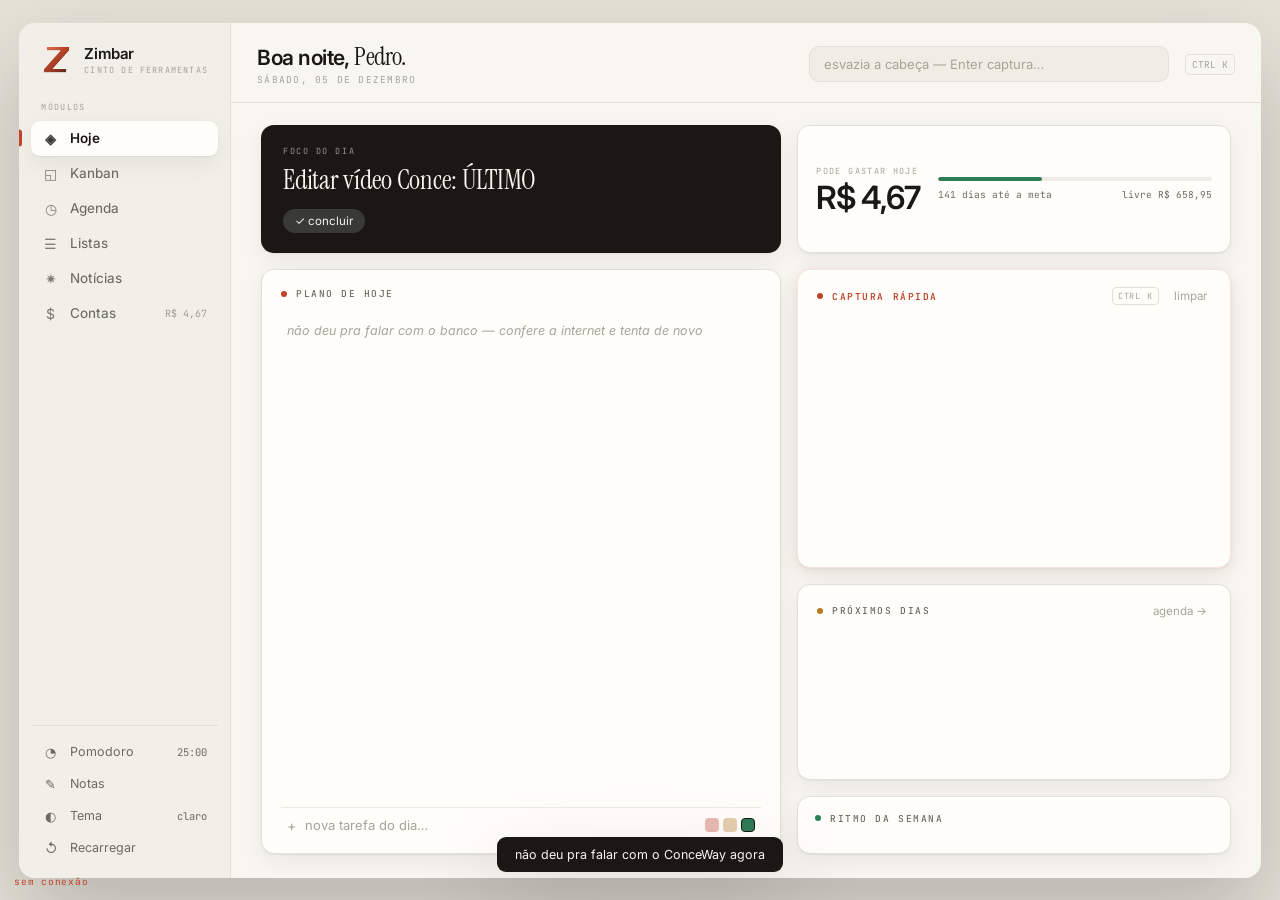
==== ui/index.html @ e4afe282 "ConceWay dentro do kanban pessoal, e ZimNotes com atalho proprio Aba separada saiu: os cards do Conc" ====
<!DOCTYPE html>
<html lang="pt-BR"><head><meta charset="utf-8">
<title>Zimbar</title>
<link rel="icon" href="z.svg" type="image/svg+xml">
<link href="https://fonts.googleapis.com/css2?family=Instrument+Serif:ital@0;1&family=Inter:wght@400;450;500;600;700&family=JetBrains+Mono:wght@400;500&display=swap" rel="stylesheet">
<style>
:root{
  --bg:#e6e2d8; --shell:#f8f6f1; --rail:#f2efe8; --panel:#fffefb; --sunk:#f0ede5;
  --line:#e4e0d5; --line-soft:#eeeae1;
  --ink:#191815; --dim:#6e6a60; --faint:#a8a397;
  --acc:#bf4229; --acc-ink:#fff; --acc-soft:#f7e3dd;
  --ok:#2f7d55; --ok-soft:#dff0e5; --warn:#b8791f; --warn-soft:#faeeda;
  --shadow:0 1px 2px rgba(25,24,21,.05), 0 8px 24px rgba(25,24,21,.06);
  --shadow-lg:0 40px 90px rgba(25,24,21,.22);
}
[data-theme=dark]{
  --bg:#0a0b0e; --shell:#15171c; --rail:#111318; --panel:#1b1e25; --sunk:#171a20;
  --line:#272b34; --line-soft:#21242c;
  --ink:#e9ebf0; --dim:#959bab; --faint:#5e6472;
  --acc:#ff7a5c; --acc-ink:#1a1005; --acc-soft:#2e1f1c;
  --ok:#5fd39b; --ok-soft:#16281f; --warn:#e5b45e; --warn-soft:#2a2116;
  --shadow:0 1px 2px rgba(0,0,0,.3), 0 8px 24px rgba(0,0,0,.3);
  --shadow-lg:0 40px 100px rgba(0,0,0,.6);
}
*{margin:0;padding:0;box-sizing:border-box}
html,body{height:100%}
body{font-family:'Inter',sans-serif;background:var(--bg);color:var(--ink);
  display:flex;align-items:center;justify-content:center;transition:background .3s}
::selection{background:var(--acc);color:var(--acc-ink)}
.app{width:min(1340px,97vw);height:min(860px,95vh);background:var(--shell);border-radius:16px;
  display:flex;overflow:hidden;box-shadow:var(--shadow-lg);transition:background .3s}

/* ══ RAIL ══ */
.rail{width:212px;background:var(--rail);border-right:1px solid var(--line);
  display:flex;flex-direction:column;padding:20px 12px 14px;flex-shrink:0;transition:background .3s,border-color .3s}
.brand{display:flex;align-items:center;gap:11px;padding:0 8px 20px}
.brand .mk{width:34px;height:34px;display:block;flex-shrink:0}
.brand .nm{font-size:15px;font-weight:600;letter-spacing:-.01em}
.brand .nm small{display:block;font-family:'JetBrains Mono',monospace;font-size:8.5px;letter-spacing:.14em;
  color:var(--faint);font-weight:400;margin-top:1px}
.navlab{font-family:'JetBrains Mono',monospace;font-size:8.5px;letter-spacing:.16em;color:var(--faint);
  padding:0 10px 8px;margin-top:4px}
.nv{display:flex;align-items:center;gap:11px;width:100%;padding:9px 11px;border:none;background:transparent;
  border-radius:9px;cursor:pointer;font-family:inherit;font-size:13.5px;font-weight:450;color:var(--dim);
  text-align:left;transition:background .14s,color .14s;position:relative}
.nv .gl{width:17px;text-align:center;font-size:14px;opacity:.85}
.nv .ct{margin-left:auto;font-family:'JetBrains Mono',monospace;font-size:10px;color:var(--faint)}
.nv:hover{background:var(--line-soft);color:var(--ink)}
.nv.on{background:var(--panel);color:var(--ink);font-weight:600;box-shadow:var(--shadow)}
.nv.on:before{content:"";position:absolute;left:-12px;top:50%;transform:translateY(-50%);
  width:3px;height:17px;background:var(--acc);border-radius:0 3px 3px 0}
.nv.on .ct{color:var(--acc)}
.rsp{flex:1}
.tool{display:flex;align-items:center;gap:11px;width:100%;padding:8px 11px;border:none;background:transparent;
  border-radius:9px;cursor:pointer;font-family:inherit;font-size:12.5px;color:var(--dim);text-align:left}
.tool:hover{background:var(--line-soft);color:var(--ink)}
.tool .gl{width:17px;text-align:center;font-size:13px}
.tool .val{margin-left:auto;font-family:'JetBrains Mono',monospace;font-size:10.5px}
.railfoot{border-top:1px solid var(--line);padding-top:10px;margin-top:8px}

/* ══ MAIN ══ */
.main{flex:1;display:flex;flex-direction:column;min-width:0}
.head{display:flex;align-items:center;gap:16px;padding:20px 26px 16px;border-bottom:1px solid var(--line);flex-wrap:nowrap;min-width:0}
.hi{font-size:21px;font-weight:600;letter-spacing:-.025em;line-height:1.15;white-space:nowrap;flex-shrink:0}
.hi em{font-style:normal;font-family:'Instrument Serif',serif;font-size:25px;font-weight:400}
.hi small{display:block;font-family:'JetBrains Mono',monospace;font-size:9.5px;letter-spacing:.13em;
  color:var(--faint);font-weight:400;margin-top:4px}
.hsp{flex:1}
.cap{flex:1;min-width:90px;max-width:360px;background:var(--sunk);border:1px solid var(--line);border-radius:10px;
  padding:9px 14px;font-size:13px;font-family:inherit;color:var(--ink);outline:none;transition:border-color .15s,background .3s}
.cap::placeholder{color:var(--faint)}
.cap:focus{border-color:var(--acc);background:var(--panel)}
.kbd{flex-shrink:0;font-family:'JetBrains Mono',monospace;font-size:9.5px;color:var(--faint);border:1px solid var(--line);
  padding:3px 6px;border-radius:5px}

.stage{flex:1;overflow:auto;padding:22px 30px 24px;min-height:0}
.stage::-webkit-scrollbar{width:8px}
.stage::-webkit-scrollbar-thumb{background:var(--line);border-radius:4px}
.view{display:none;height:100%;animation:in .26s cubic-bezier(.2,.7,.3,1)}
.view.on{display:block}
#v-noticias>.card{height:100%}
@keyframes in{from{opacity:0;transform:translateY(7px)}to{opacity:1;transform:none}}

/* ══ CARDS ══ */
.card{background:var(--panel);border:1px solid var(--line);border-radius:13px;padding:17px 19px;
  box-shadow:var(--shadow);display:flex;flex-direction:column;min-height:0;overflow:hidden;
  transition:background .3s,border-color .3s}
.card.flush{padding:0;overflow:hidden}
.ttl{display:flex;align-items:center;gap:9px;margin-bottom:13px;flex-shrink:0}
.ttl h2{font-family:'JetBrains Mono',monospace;font-size:9.5px;letter-spacing:.16em;color:var(--dim);font-weight:500}
.ttl .dot{width:6px;height:6px;border-radius:50%;background:var(--acc)}
.ttl .sp{flex:1}
.ttl .act{font-size:11.5px;color:var(--faint);background:none;border:none;cursor:pointer;font-family:inherit;padding:2px 4px;border-radius:5px}
.ttl .act:hover{color:var(--acc)}
.scrollbox{overflow:auto;flex:1;min-height:0;margin:0 -4px;padding:0 4px}
.scrollbox::-webkit-scrollbar{width:6px}
.scrollbox::-webkit-scrollbar-thumb{background:var(--line);border-radius:3px}

/* HOJE */
/* As linhas têm piso em px: sobrando altura, o 1fr estica e preenche a tela;
   faltando altura, cada linha para no piso e a página rola em vez de esmagar. */
/* Ordem de importância, da esquerda pra direita: o plano do dia, a captura
   (que é onde a cabeça se esvazia), e por último a coluna calma — o que
   só precisa de um olhar de passagem. */
.grid-hoje{display:grid;height:100%;gap:16px;
  grid-template-columns:minmax(0,1.35fr) minmax(0,1.1fr) minmax(0,.9fr);
  grid-template-rows:auto minmax(330px,1fr);
  grid-template-areas:"foco  grana grana"
                      "plano cap   lado"}
.grid-hoje>.focus{grid-area:foco}
.grid-hoje>.money{grid-area:grana}
.grid-hoje>.card{grid-area:plano}
.grid-hoje>.stack{grid-area:lado}
.grid-hoje>.stack.um{grid-area:cap}
/* na coluna calma o de cima manda; o ritmo fica com a sobra, encolhido */
.stack{display:grid;gap:16px;min-height:0;grid-template-rows:minmax(120px,1fr) auto}
.stack.um{grid-template-rows:minmax(0,1fr)}

/* ══ PESO DOS CARTÕES ══
   destaque = o que você usa; discreto = o que você só confere. */
.card.destaque{border-color:var(--acc-soft);box-shadow:0 2px 14px rgba(203,79,47,.09),var(--shadow)}
.card.destaque .ttl h2{color:var(--acc);font-weight:600}
.card.destaque .ttl .dot{background:var(--acc)}
.atalho{font-family:'JetBrains Mono',monospace;font-size:8.5px;letter-spacing:.1em;color:var(--faint);
  border:1px solid var(--line);padding:2px 5px;border-radius:4px;margin-right:2px}
/* RITMO — cartão igual aos outros; o que mudou foi o conteúdo, que ficou
   enxuto: uma linha por hábito, sete quadradinhos, e acabou. Sem a régua
   de letras dos dias em cima (o de hoje é o que está circulado) e sem o
   bloco de números embaixo — a conta virou uma linha no cabeçalho. */
/* Este cartão tem altura de conteúdo: ele cresce com o número de hábitos
   em vez de cortar o último. Sem overflow:hidden aqui de propósito — era
   ele que fazia a grade achar que o cartão podia encolher até zero. */
.card.simples{padding:15px 17px;overflow:visible;min-height:min-content}
.card.simples .ttl{margin-bottom:11px}
.simples .hmbox{flex:none;overflow:visible;min-height:auto}

.hmbox{flex:1;min-height:0}
.hm{display:grid;grid-template-columns:auto repeat(7,1fr);gap:5px;align-items:center;margin-top:2px}
.hm .cell{max-height:30px}
.simples .hm{grid-template-columns:minmax(0,1fr) repeat(7,15px);gap:7px 5px}
.simples .hm .hd{display:none}
.simples .hm .hn{font-size:12px;color:var(--ink);padding-right:10px}
.simples .hm .cell{aspect-ratio:auto;height:15px;max-height:15px;border-radius:4px}
.hm .hn{font-size:11.5px;color:var(--dim);padding-right:6px;white-space:nowrap;overflow:hidden;text-overflow:ellipsis}
.hm .hd{font-family:'JetBrains Mono',monospace;font-size:8px;color:var(--faint);text-align:center}
.hm .cell{aspect-ratio:1;border-radius:5px;background:var(--sunk);border:1px solid var(--line-soft);cursor:pointer;transition:.13s}
.hm .cell:hover{border-color:var(--faint)}
.hm .cell.f{background:var(--ok);border-color:transparent}
.hm .cell.hj{outline:1.5px solid var(--acc);outline-offset:1px}
/* o resumo do ritmo virou uma linha só, no cabeçalho do próprio cartão */
.streak{font-size:10.5px;color:var(--faint);white-space:nowrap;flex-shrink:0}
.streak b{font-weight:600;color:var(--dim)}
.divlab{font-family:'JetBrains Mono',monospace;font-size:8.5px;letter-spacing:.14em;color:var(--faint);
  padding:11px 6px 5px;margin-top:5px;border-top:1px solid var(--line-soft)}
.mini{display:flex;align-items:center;gap:9px;padding:7px 6px;font-size:12.5px;border-radius:7px;cursor:pointer}
.mini:hover{background:var(--sunk)}
.mini i{width:5px;height:5px;border-radius:50%;background:var(--faint);flex-shrink:0}
.mini .mt{flex:1;min-width:0;overflow:hidden;text-overflow:ellipsis;white-space:nowrap}
.mini .mq{font-family:'JetBrains Mono',monospace;font-size:9px;color:var(--faint)}
.focus{grid-column:1/2;background:var(--ink);color:var(--shell);border:none;border-radius:13px;padding:20px 22px;
  display:flex;flex-direction:column;justify-content:center;box-shadow:var(--shadow);
  overflow:hidden;min-height:118px}
[data-theme=dark] .focus{background:var(--panel);border:1px solid var(--acc);color:var(--ink)}
[data-theme=dark] .focus .fl{color:var(--acc);opacity:1}
.focus .fl{font-family:'JetBrains Mono',monospace;font-size:8.5px;letter-spacing:.18em;opacity:.55;margin-bottom:8px}
.focus .ft{font-family:'Instrument Serif',serif;font-size:27px;line-height:1.12;letter-spacing:-.01em}
.focus .fb{display:flex;gap:8px;margin-top:14px}
.focus button{background:rgba(255,255,255,.14);border:none;color:inherit;font-family:inherit;font-size:11.5px;
  padding:5px 12px;border-radius:100px;cursor:pointer}
.focus button:hover{background:rgba(255,255,255,.25)}
[data-theme=dark] .focus button{background:var(--acc-soft)}
.money{grid-column:2/4;background:var(--panel);border:1px solid var(--line);border-radius:13px;padding:18px 22px;
  display:flex;align-items:center;gap:26px;box-shadow:var(--shadow);overflow:hidden;min-height:96px}
.money .mv{font-size:40px;font-weight:600;letter-spacing:-.035em;line-height:1}
.money .ml{font-family:'JetBrains Mono',monospace;font-size:8.5px;letter-spacing:.16em;color:var(--faint);margin-bottom:5px}
.money .mm{flex:1;min-width:0}
.money .bar{height:4px;background:var(--sunk);border-radius:3px;overflow:hidden;margin-bottom:7px}
.money .bar i{display:block;height:100%;background:var(--ok);border-radius:3px}
.money .mr{display:flex;justify-content:space-between;gap:12px;flex-wrap:wrap;
  font-family:'JetBrains Mono',monospace;font-size:9.5px;color:var(--dim)}

/* listas de tarefas */
.tk{display:flex;align-items:flex-start;gap:11px;padding:9px 6px;border-radius:8px;cursor:pointer;font-size:13.5px;line-height:1.35}
.tk:hover{background:var(--sunk)}
.tk .bx{width:15px;height:15px;border-radius:5px;border:1.5px solid var(--faint);flex-shrink:0;margin-top:1px;
  display:flex;align-items:center;justify-content:center;font-size:9px;color:transparent;transition:.15s}
.tk.done .bx{background:var(--ok);border-color:var(--ok);color:#fff}
.tk.done .tx{color:var(--faint);text-decoration:line-through}
.tk .tx{flex:1;min-width:0}
.tk .tg{font-family:'JetBrains Mono',monospace;font-size:9px;letter-spacing:.06em;padding:2px 7px;border-radius:100px;
  background:var(--sunk);color:var(--dim);flex-shrink:0}
.tk .tg.h{background:var(--acc-soft);color:var(--acc)}
.tk .tg.m{background:var(--warn-soft);color:var(--warn)}
.tk .tg.l{background:var(--ok-soft);color:var(--ok)}
.tk .del{opacity:0;background:none;border:none;color:var(--faint);cursor:pointer;font-size:12px;padding:0 3px;font-family:inherit}
.tk:hover .del{opacity:1}
.tk .del:hover{color:var(--acc)}
/* PADRÃO: a linha de "adicionar" mora sempre no rodapé do card, alinhada
   com as dos cards vizinhos — nunca colada logo após o conteúdo */
.addline{display:flex;align-items:center;gap:9px;padding:9px 6px 2px;margin-top:auto;
  border-top:1px solid var(--line-soft);flex-shrink:0}
.addline input{flex:1;border:none;background:transparent;font-family:inherit;font-size:13px;color:var(--ink);outline:none}
.addline input::placeholder{color:var(--faint)}
.addline .plus{color:var(--faint);font-size:14px}
.chips{display:flex;flex-wrap:wrap;gap:7px;margin-top:12px;flex-shrink:0}
.chip{border:1px solid var(--line);background:transparent;border-radius:100px;padding:5px 12px;font-size:12px;
  cursor:pointer;font-family:inherit;color:var(--dim);transition:.14s}
.chip:hover{border-color:var(--faint)}
.chip.on{background:var(--ok-soft);border-color:transparent;color:var(--ok);font-weight:500}
.empty{color:var(--faint);font-size:12.5px;padding:10px 6px;font-style:italic}
/* seções por nível no plano de hoje */
.nivel{display:flex;align-items:center;gap:8px;padding:12px 6px 5px;margin-top:2px}
.nivel:first-child{margin-top:0;padding-top:2px}
.blnv{border-radius:10px;padding-bottom:2px}
.blnv:first-child .nivel{margin-top:0;padding-top:2px}
.nivel i{width:8px;height:8px;border-radius:3px;flex-shrink:0}
.nivel h4{font-family:'JetBrains Mono',monospace;font-size:9px;letter-spacing:.16em;color:var(--dim);font-weight:500}
.nivel .qt{margin-left:auto;font-family:'JetBrains Mono',monospace;font-size:9px;color:var(--faint)}
.nivel .risco{flex:1;height:1px;background:var(--line-soft);margin-left:4px}
.tk.foco .tx{font-weight:600}
.tk .pin{opacity:0;background:none;border:none;color:var(--faint);cursor:pointer;font-size:11px;padding:0 2px;font-family:inherit}
.tk:hover .pin{opacity:.75}
.tk .pin:hover{color:var(--acc);opacity:1}
.tk .pin.on{opacity:1;color:var(--acc)}
/* seletor de nível na linha de adicionar */
.nivsel{display:flex;gap:4px;flex-shrink:0}
.nivsel b{width:14px;height:14px;border-radius:4px;cursor:pointer;border:1.5px solid transparent;opacity:.35;transition:.13s}
.nivsel b:hover{opacity:.7}
.nivsel b.on{opacity:1;border-color:var(--ink)}
/* envios da captura */
.cap-item{padding:10px 9px;border-radius:8px;border-bottom:1px solid var(--line-soft)}
.cap-item:last-child{border-bottom:none}
.cap-item:hover{background:var(--sunk)}
.cap-item .ctx{font-size:14px;line-height:1.4}
.envios{display:flex;flex-wrap:wrap;gap:5px;margin-top:8px;opacity:0;max-height:0;overflow:hidden;transition:opacity .15s,max-height .15s}
.cap-item:hover .envios{opacity:1;max-height:60px}
.envios button{border:1px solid var(--line);background:var(--panel);border-radius:6px;padding:3px 8px;
  font-size:10.5px;font-family:inherit;color:var(--dim);cursor:pointer;display:flex;align-items:center;gap:4px}
.envios button:hover{border-color:var(--acc);color:var(--acc)}
.envios button.x{margin-left:auto;border-color:transparent}
/* menu de destino (quando precisa escolher qual lista/coluna) */
.menu{position:fixed;background:var(--panel);border:1px solid var(--line);border-radius:10px;
  box-shadow:0 20px 50px rgba(25,24,21,.28);padding:6px;z-index:90;min-width:170px}
[data-theme=dark] .menu{box-shadow:0 20px 50px rgba(0,0,0,.6)}
.menu .mtit{font-family:'JetBrains Mono',monospace;font-size:8.5px;letter-spacing:.14em;color:var(--faint);padding:6px 9px 5px}
.menu button{display:flex;align-items:center;gap:9px;width:100%;border:none;background:transparent;border-radius:7px;
  padding:7px 9px;font-family:inherit;font-size:13px;color:var(--ink);cursor:pointer;text-align:left}
.menu button:hover{background:var(--sunk)}
.menu button i{width:7px;height:7px;border-radius:50%;flex-shrink:0}

/* agenda embutida */
.ag{display:flex;gap:11px;padding:8px 6px;border-bottom:1px solid var(--line-soft);font-size:13px;align-items:baseline}
.ag:last-child{border-bottom:none}
.ag .d{font-family:'JetBrains Mono',monospace;font-size:9.5px;color:var(--acc);min-width:40px;letter-spacing:.05em}
/* marca do que veio do ConceWay, pra prazo do trabalho não se disfarçar de pessoal */
.ag .tb{margin-left:auto;flex-shrink:0;font-family:'JetBrains Mono',monospace;font-size:8px;
  letter-spacing:.1em;text-transform:uppercase;color:var(--dim);
  background:var(--sunk);border:1px solid var(--line);border-radius:100px;padding:2px 7px}

/* KANBAN */
.grid-kb{display:grid;grid-template-columns:repeat(3,1fr);gap:16px;height:100%}
.kcard{background:var(--panel);border:1px solid var(--line);border-radius:9px;padding:12px 13px;font-size:13px;
  margin-bottom:8px;cursor:grab;box-shadow:var(--shadow);line-height:1.35;transition:border-color .14s,box-shadow .14s,opacity .14s}
.kcard:hover{border-color:var(--acc)}
.kcard small{display:block;font-family:'JetBrains Mono',monospace;font-size:9px;color:var(--faint);margin-top:4px}
.kcol{background:var(--rail);border:1px solid var(--line);box-shadow:none;position:relative;overflow:hidden}
.kcol:before{content:"";position:absolute;left:0;right:0;top:0;height:3px;background:var(--cor-col)}
.kcol[data-col="0"]{--cor-col:var(--acc)}
.kcol[data-col="1"]{--cor-col:var(--warn)}
.kcol[data-col="2"]{--cor-col:var(--ok)}
.kcol .ttl h2{color:var(--ink);font-weight:600}
.kcol .cnt{font-family:'JetBrains Mono',monospace;font-size:10px;color:var(--dim);
  background:var(--panel);border:1px solid var(--line);border-radius:20px;padding:2px 8px}
.kcol .ttl{padding:15px 15px 0;margin-bottom:11px}
.kcol .scrollbox{padding:0 15px}
.kcol .addline{margin:0 15px 12px}
.cnt{font-family:'JetBrains Mono',monospace;font-size:9.5px;color:var(--faint);background:var(--panel);
  border:1px solid var(--line);padding:1px 7px;border-radius:100px}

/* AGENDA */
.grid-ag{display:grid;grid-template-columns:minmax(0,1fr) 300px;gap:16px;height:100%}
.cal{display:grid;grid-template-columns:repeat(7,1fr);gap:5px;flex:1;min-height:0}
.cwd{font-family:'JetBrains Mono',monospace;font-size:8.5px;color:var(--faint);text-align:center;padding-bottom:4px;letter-spacing:.1em}
.cd{border:1px solid var(--line);border-radius:8px;padding:6px 7px;font-size:10px;cursor:pointer;
  display:flex;flex-direction:column;gap:2px;min-height:0;overflow:hidden;background:var(--panel);transition:.14s}
.cd:hover{border-color:var(--acc)}
.cd.out{background:transparent;border-color:transparent;cursor:default}
.cd b{font-size:11.5px;font-weight:600}
.cd.hoje{background:var(--ink);color:var(--shell);border-color:var(--ink)}
[data-theme=dark] .cd.hoje{background:var(--acc);color:var(--acc-ink);border-color:var(--acc)}
.cd .ev{background:var(--acc-soft);color:var(--acc);font-size:8.5px;border-radius:4px;padding:1.5px 5px;
  white-space:nowrap;overflow:hidden;text-overflow:ellipsis}
/* o que veio do ConceWay usa outra tinta: no meio do mês você precisa
   distinguir compromisso seu de prazo da equipe sem ler o nome */
.cd .ev.tb{background:rgba(59,123,212,.14);color:#3b7bd4}
[data-theme=dark] .cd .ev.tb{background:rgba(122,170,255,.16);color:#7aaaff}
.kcard.trab{border-left:3px solid #3b7bd4}
.kcard.trab.atrasada{border-color:var(--acc);border-left-color:var(--acc)}
.selo-tb{display:inline-block;font-family:'JetBrains Mono',monospace;font-size:7.5px;
  letter-spacing:.11em;text-transform:uppercase;color:#3b7bd4;
  background:rgba(59,123,212,.12);border-radius:100px;padding:2px 6px;margin-right:6px;
  vertical-align:1px}
[data-theme=dark] .selo-tb{color:#7aaaff;background:rgba(122,170,255,.16)}
.tk.trab .selo-tb{margin-left:auto;margin-right:0}
.cd.hoje .ev{background:rgba(255,255,255,.2);color:inherit}
.seg{display:flex;gap:3px;background:var(--sunk);padding:3px;border-radius:8px}
.seg button{flex:1;border:none;background:transparent;font-family:inherit;font-size:11.5px;padding:5px 12px;
  border-radius:6px;cursor:pointer;color:var(--dim)}
.seg button.on{background:var(--panel);color:var(--ink);font-weight:500;box-shadow:var(--shadow)}

/* LISTAS — cards da mesma altura, "+ novo item" alinhado na base de todos */
.masonry{display:grid;grid-template-columns:repeat(auto-fill,minmax(232px,1fr));gap:14px;
  height:100%;grid-auto-rows:minmax(170px,1fr);align-content:stretch}
.fold{background:var(--panel);border:1px solid var(--line);border-radius:12px;padding:14px 16px;
  box-shadow:var(--shadow);display:flex;flex-direction:column;min-height:170px}
.fold .corpo{flex:1;min-height:0;overflow:auto}
.fold .corpo::-webkit-scrollbar{width:5px}
.fold .corpo::-webkit-scrollbar-thumb{background:var(--line);border-radius:3px}
.fold h3{font-size:13px;font-weight:600;margin-bottom:9px;display:flex;align-items:center;gap:8px;flex-shrink:0}
.fold h3 i{width:7px;height:7px;border-radius:50%;flex-shrink:0}
.lk{display:flex;align-items:center;gap:9px;padding:6px 0;font-size:13px;cursor:pointer;color:var(--dim);transition:color .13s}
.lk:hover{color:var(--acc)}
.lk i{width:6px;height:6px;border-radius:50%;background:var(--faint);flex-shrink:0}
.lk:hover i{background:var(--acc)}
.lk .del{margin-left:auto;opacity:0;background:none;border:none;color:var(--faint);cursor:pointer;font-size:11px;font-family:inherit}
.lk:hover .del{opacity:1}

/* CONTAS */
.grid-ct{display:grid;grid-template-columns:minmax(0,340px) minmax(0,1fr);gap:16px;height:100%}
.hero-money{background:var(--ink);color:var(--shell);border-radius:13px;padding:26px 24px;display:flex;
  flex-direction:column;justify-content:space-between;box-shadow:var(--shadow)}
.hero-money .topo{flex:1;display:flex;flex-direction:column;justify-content:center}
.hero-money .marca{font-family:'Instrument Serif',serif;font-size:19px;opacity:.5;margin-bottom:auto}
[data-theme=dark] .hero-money{background:var(--panel);border:1px solid var(--line);color:var(--ink)}
.hero-money .hv{font-size:56px;font-weight:600;letter-spacing:-.04em;line-height:1;margin:6px 0 4px}
[data-theme=dark] .hero-money .hv{color:var(--ok)}
.hero-money .hl{font-family:'JetBrains Mono',monospace;font-size:9px;letter-spacing:.18em;opacity:.6}
.hero-money .hs{font-size:12.5px;opacity:.7;margin-top:8px}
.hero-money .fields{margin-top:22px;padding-top:18px;border-top:1px solid rgba(255,255,255,.15)}
[data-theme=dark] .hero-money .fields{border-color:var(--line)}
.fld{display:flex;align-items:center;gap:10px;margin-bottom:9px}
.fld label{font-family:'JetBrains Mono',monospace;font-size:9px;letter-spacing:.1em;opacity:.6;width:62px}
.fld input{flex:1;background:rgba(255,255,255,.1);border:1px solid rgba(255,255,255,.16);border-radius:7px;
  padding:6px 10px;font-family:'JetBrains Mono',monospace;font-size:12.5px;color:inherit;outline:none;text-align:right}
[data-theme=dark] .fld input{background:var(--sunk);border-color:var(--line)}
.fld input:focus{border-color:var(--acc)}
.btn{background:var(--acc);color:var(--acc-ink);border:none;border-radius:8px;padding:8px 14px;font-family:inherit;
  font-size:12.5px;font-weight:500;cursor:pointer;width:100%;margin-top:4px}
.btn:hover{filter:brightness(1.08)}
.mrow{padding:11px 0;border-bottom:1px solid var(--line-soft)}
.mrow:last-child{border-bottom:none}
.mh{display:flex;justify-content:space-between;font-size:13.5px;font-weight:500;margin-bottom:7px}
.mh .mn{color:var(--dim);font-weight:500;font-family:'JetBrains Mono',monospace;font-size:12px;letter-spacing:.04em}
.mbar{height:5px;background:var(--sunk);border-radius:3px;overflow:hidden}
.mbar i{display:block;height:100%;background:var(--acc);opacity:.75;border-radius:3px}
.mit{display:flex;justify-content:space-between;font-size:11.5px;color:var(--faint);padding:3px 0 0}

/* ══ NOTAS: janelas soltas (biblioteca + autoadesivas) ══ */
.jan{position:fixed;border-radius:12px;box-shadow:0 24px 70px rgba(25,24,21,.32),0 2px 8px rgba(25,24,21,.14);
  display:flex;flex-direction:column;overflow:hidden;z-index:60;min-width:210px;min-height:170px}
[data-theme=dark] .jan{box-shadow:0 24px 70px rgba(0,0,0,.6),0 2px 8px rgba(0,0,0,.4)}
.jan .barra{height:32px;display:flex;align-items:center;gap:7px;padding:0 8px 0 11px;cursor:grab;flex-shrink:0}
.jan .barra:active{cursor:grabbing}
.jan .barra .tt{flex:1;font-size:11.5px;font-weight:600;white-space:nowrap;overflow:hidden;text-overflow:ellipsis;opacity:.75}
.jan .barra button{width:20px;height:20px;border:none;background:transparent;border-radius:5px;cursor:pointer;
  font-size:11px;line-height:1;opacity:.5;font-family:inherit;color:inherit}
.jan .barra button:hover{opacity:1;background:rgba(0,0,0,.09)}
.jan .redim{position:absolute;right:0;bottom:0;width:16px;height:16px;cursor:nwse-resize}
.jan .redim:after{content:"";position:absolute;right:4px;bottom:4px;width:7px;height:7px;
  border-right:2px solid currentColor;border-bottom:2px solid currentColor;opacity:.3}
/* biblioteca */
.bib{background:var(--panel);border:1px solid var(--line);width:310px;height:420px}
.bib .barra{background:var(--sunk);border-bottom:1px solid var(--line);color:var(--ink)}
.bib .lista{flex:1;overflow:auto;padding:9px 11px}
.bib .lista::-webkit-scrollbar{width:6px}
.bib .lista::-webkit-scrollbar-thumb{background:var(--line);border-radius:3px}
.nt{display:flex;gap:10px;padding:9px 10px;border-radius:8px;cursor:pointer;margin-bottom:6px;
  border:1px solid var(--line);background:var(--panel);transition:.14s}
.nt:hover{border-color:var(--acc)}
.nt .fita{width:4px;border-radius:3px;flex-shrink:0}
.nt .ni{flex:1;min-width:0}
.nt .nt1{font-size:13px;font-weight:500;white-space:nowrap;overflow:hidden;text-overflow:ellipsis}
.nt .nt2{font-size:11px;color:var(--faint);white-space:nowrap;overflow:hidden;text-overflow:ellipsis;margin-top:2px}
/* autoadesiva */
.sticky{width:250px;height:250px;color:#191815;border:none}
.sticky .barra{background:rgba(0,0,0,.07)}
.sticky .corpo{flex:1;border:none;background:transparent;font-family:inherit;font-size:13.5px;line-height:1.6;
  color:inherit;outline:none;resize:none;padding:9px 13px 13px;min-height:0}
.sticky .corpo::placeholder{color:rgba(25,24,21,.32)}
.sticky .cores{display:flex;gap:4px;padding:0 11px 9px}
.sticky .cores b{width:13px;height:13px;border-radius:4px;cursor:pointer;border:1.5px solid transparent}
.sticky .cores b.on{border-color:rgba(0,0,0,.45)}

/* NOTÍCIAS */
/* ══ NOTÍCIAS: seções em cima, grade de manchetes com imagem ══ */
.secs{display:flex;gap:7px;flex-wrap:wrap;padding:13px 18px 13px;border-bottom:1px solid var(--line-soft);flex-shrink:0}
.sec{display:inline-flex;align-items:center;gap:7px;padding:6px 12px;border-radius:999px;cursor:pointer;
  font-size:12px;color:var(--dim);border:1px solid var(--line);background:var(--panel);transition:.14s;position:relative}
.sec:hover{border-color:var(--acc);color:var(--ink)}
.sec.on{background:var(--acc);border-color:var(--acc);color:var(--acc-ink);font-weight:500}
.sec i{width:5px;height:5px;border-radius:50%;background:currentColor;opacity:.55;flex-shrink:0}
.sec.on i{opacity:1}
.sec .del{opacity:0;background:none;border:none;color:inherit;cursor:pointer;font-size:10px;
  font-family:inherit;padding:0;margin:-2px -4px -2px 1px;width:0;transition:.14s}
.sec:hover .del{opacity:.7;width:11px}
.sec .del:hover{opacity:1}
.nwq{font-family:'JetBrains Mono',monospace;font-size:10px;color:var(--faint);letter-spacing:.04em;margin-right:10px}
.grid-nw{display:grid;grid-template-columns:repeat(auto-fill,minmax(198px,1fr));gap:14px;padding:16px 0 6px}
.nwc{border:1px solid var(--line);border-radius:12px;overflow:hidden;background:var(--panel);
  cursor:pointer;display:flex;flex-direction:column;transition:border-color .14s,transform .14s,box-shadow .14s}
.nwc:hover{border-color:var(--acc);transform:translateY(-2px);box-shadow:0 8px 22px rgba(0,0,0,.09)}
[data-theme=dark] .nwc:hover{box-shadow:0 8px 22px rgba(0,0,0,.45)}
.nwc .im{position:relative;aspect-ratio:16/9;background:var(--sunk);flex-shrink:0}
.nwc .im img{width:100%;height:100%;object-fit:cover;display:block}
.nwc .im b{position:absolute;left:8px;bottom:8px;font-family:'JetBrains Mono',monospace;font-size:8.5px;
  letter-spacing:.06em;text-transform:uppercase;background:rgba(12,12,14,.78);color:#fff;
  padding:3px 7px;border-radius:5px;font-weight:500;backdrop-filter:blur(3px)}
.nwc .bd{padding:11px 12px 12px;display:flex;flex-direction:column;gap:7px;flex:1}
.nwc .tt{font-size:12.5px;font-weight:500;line-height:1.38;transition:color .13s}
.nwc:hover .tt{color:var(--acc)}
.nwc .mt{font-family:'JetBrains Mono',monospace;font-size:9.5px;color:var(--faint);
  letter-spacing:.03em;margin-top:auto;display:flex;align-items:center;gap:6px}
.nwc .mt s{width:3px;height:3px;border-radius:50%;background:currentColor;opacity:.6}

/* ══ ARRASTAR — padrão do sistema ══ */
.arr{cursor:grab}
.arr:active{cursor:grabbing}
.arr.fonte{opacity:.28}
.fantasma{position:fixed;left:0;top:0;margin:0;pointer-events:none;z-index:9999;opacity:.95;
  box-shadow:0 18px 44px rgba(25,24,21,.32);border-radius:9px;overflow:hidden;
  transition:none !important;animation:none !important;will-change:transform}
[data-theme=dark] .fantasma{box-shadow:0 18px 44px rgba(0,0,0,.65)}
.marcador{position:fixed;height:2.5px;background:var(--acc);border-radius:2px;pointer-events:none;z-index:9998;
  box-shadow:0 0 0 3px var(--acc-soft)}
.marcador:before{content:"";position:absolute;left:-4px;top:-3px;width:8px;height:8px;border-radius:50%;background:var(--acc)}
.zona-ativa{outline:2px dashed var(--acc);outline-offset:-1px;border-radius:12px;
  background:color-mix(in srgb,var(--acc) 5%,transparent)}
.alvo-rail{outline:2px dashed var(--acc);outline-offset:-1px;background:var(--acc-soft) !important;
  color:var(--acc) !important}
.alvo-rail:after{content:"soltar aqui";position:absolute;right:10px;font-size:9px;
  font-family:'JetBrains Mono',monospace;letter-spacing:.04em;opacity:.75}
.alvo-rail .ct,.alvo-rail .val{visibility:hidden}
.nv,.tool{position:relative}
body.arrastando{user-select:none}
body.arrastando *{cursor:grabbing !important}

/* ══ EDITOR DE ITEM ══ */
.veu{position:fixed;inset:0;background:rgba(25,24,21,.34);z-index:200;display:flex;align-items:center;justify-content:center;
  animation:vf .16s ease-out}
[data-theme=dark] .veu{background:rgba(0,0,0,.6)}
@keyframes vf{from{opacity:0}to{opacity:1}}
.dlg{background:var(--panel);border:1px solid var(--line);border-radius:14px;width:420px;max-width:92vw;
  box-shadow:0 40px 100px rgba(25,24,21,.4);overflow:hidden;animation:df .2s cubic-bezier(.2,.7,.3,1)}
@keyframes df{from{opacity:0;transform:translateY(10px) scale(.98)}to{opacity:1;transform:none}}
.dlg .dh{display:flex;align-items:center;gap:9px;padding:15px 18px 0}
.dlg .dh h3{font-family:'JetBrains Mono',monospace;font-size:9.5px;letter-spacing:.16em;color:var(--dim);font-weight:500}
.dlg .dh .sp{flex:1}
.dlg .dh button{border:none;background:transparent;color:var(--faint);cursor:pointer;font-size:13px;font-family:inherit;
  width:24px;height:24px;border-radius:6px}
.dlg .dh button:hover{background:var(--sunk);color:var(--ink)}
.dlg .db{padding:12px 18px 16px}
.campo{margin-bottom:13px}
.campo label{display:block;font-family:'JetBrains Mono',monospace;font-size:8.5px;letter-spacing:.14em;
  color:var(--faint);margin-bottom:5px}
.campo input,.campo textarea{width:100%;background:var(--sunk);border:1px solid var(--line);border-radius:9px;
  padding:9px 12px;font-family:inherit;font-size:14px;color:var(--ink);outline:none}
.campo textarea{resize:vertical;min-height:74px;line-height:1.55;font-size:13.5px}
.campo input:focus,.campo textarea:focus{border-color:var(--acc);background:var(--panel)}
.opcs{display:flex;gap:6px;flex-wrap:wrap}
.opcs button{border:1px solid var(--line);background:transparent;border-radius:8px;padding:7px 13px;
  font-family:inherit;font-size:12.5px;color:var(--dim);cursor:pointer;display:flex;align-items:center;gap:7px}
.opcs button:hover{border-color:var(--faint)}
.opcs button.on{border-color:transparent;background:var(--acc-soft);color:var(--acc);font-weight:500}
.opcs button i{width:7px;height:7px;border-radius:50%;flex-shrink:0}
.dlg .df{display:flex;align-items:center;gap:9px;padding:13px 18px;border-top:1px solid var(--line-soft);background:var(--sunk)}
.dlg .df .sp{flex:1}
.dlg .df .apagar{border:none;background:transparent;color:var(--faint);cursor:pointer;font-family:inherit;font-size:12.5px}
.dlg .df .apagar:hover{color:var(--acc)}
.dlg .df .extra{border:1px solid var(--line);background:var(--panel);color:var(--dim);cursor:pointer;
  font-family:inherit;font-size:12px;border-radius:8px;padding:7px 12px;transition:.14s}
.dlg .df .extra:hover{border-color:var(--acc);color:var(--acc)}
.dlg .df .salvar{background:var(--acc);color:var(--acc-ink);border:none;border-radius:8px;padding:8px 18px;
  font-family:inherit;font-size:13px;font-weight:500;cursor:pointer}
.dlg .df .salvar:hover{filter:brightness(1.08)}

.listas-wrap{display:flex;flex-direction:column;height:100%;gap:0}
.listas-wrap .masonry{flex:1;min-height:0}
.novapasta{border-top:1px solid var(--line-soft);margin-top:10px;padding-top:11px}
/* dentro do aplicativo a página É a janela: sem cartão flutuante */
html.nativo,html.nativo body{background:var(--shell)}
html.nativo body{display:block}
html.nativo .app{width:100%;height:100%;border-radius:0;box-shadow:none}
html.nativo .head{-webkit-user-select:none;user-select:none}
/* corredor de 5px na direita: a barra de rolagem não fica embaixo da faixa de puxar */
html.nativo .main{padding-right:5px}
.jbtn{display:none;gap:4px;margin-left:4px}
html.nativo .jbtn{display:flex}
.jbtn button{width:26px;height:22px;border:none;background:transparent;color:var(--faint);
  border-radius:6px;cursor:pointer;font-family:inherit;font-size:12px;line-height:1;transition:.13s}
.jbtn button:hover{background:var(--sunk);color:var(--ink)}
.jbtn button.x:hover{background:var(--acc);color:var(--acc-ink)}
.dlg .campo input.dt{font-family:'JetBrains Mono',monospace;letter-spacing:.04em}
.mrow{cursor:pointer;transition:background .14s;border-radius:9px;margin:0 -6px;padding:10px 6px 12px}
.mrow:hover{background:var(--sunk)}
.mrow .mh .lupa{font-family:'JetBrains Mono',monospace;font-size:9px;color:var(--faint);margin-left:7px}
.sync{position:fixed;left:14px;bottom:12px;font-family:'JetBrains Mono',monospace;font-size:9.5px;
  letter-spacing:.08em;color:var(--faint);opacity:0;transition:opacity .25s;pointer-events:none;z-index:400}
.sync.on{opacity:.85}
.sync.erro{color:var(--acc);opacity:1}
.toast{position:fixed;left:50%;bottom:28px;transform:translate(-50%,12px);background:var(--ink);color:var(--shell);
  font-size:12.5px;padding:10px 18px;border-radius:9px;opacity:0;transition:.25s;pointer-events:none;box-shadow:var(--shadow-lg)}
.toast.show{opacity:1;transform:translate(-50%,0)}

/* ══════ JANELA PEQUENA ══════
   Este bloco mora no fim do arquivo de propósito: precisa ganhar das regras
   base, que aparecem depois das grades lá em cima. As linhas ganham um piso
   em px — sobrando altura o 1fr estica e preenche; faltando, a linha para no
   piso e a página rola, em vez de espremer o conteúdo pra fora do cartão. */
@media (max-width:1280px){
  .grid-hoje{grid-template-columns:minmax(0,1.2fr) minmax(0,1fr);
    grid-template-rows:auto minmax(250px,1.05fr) minmax(240px,.95fr);
    grid-template-areas:"foco  grana"
                        "plano cap"
                        "plano lado"}
  /* o "pode gastar" quebra em duas linhas em vez de espremer os dizeres */
  .money{flex-wrap:wrap;gap:8px 18px;padding:15px 18px}
  .money .mv{font-size:32px}
  .money .mm{min-width:160px}
  .grid-kb{grid-template-rows:minmax(330px,1fr)}
  .grid-ag{grid-template-columns:minmax(0,1fr) 250px;grid-template-rows:minmax(360px,1fr)}
  .grid-ct{grid-template-columns:minmax(0,300px) minmax(0,1fr);grid-template-rows:minmax(330px,1fr)}
  .masonry{grid-template-columns:repeat(auto-fill,minmax(200px,1fr))}
}
@media (max-width:1020px){
  .grid-hoje,.grid-kb,.grid-ag,.grid-ct,.stack{
    display:flex;flex-direction:column;height:auto;gap:16px}
  .grid-hoje>*,.grid-kb>*,.grid-ag>*,.grid-ct>*,.stack>*{
    grid-area:auto;grid-column:auto;flex:none;min-height:190px}
  .grid-hoje>.focus{min-height:118px}
  .grid-hoje>.money{min-height:96px}
  .view{height:auto}
  .masonry{height:auto;grid-auto-rows:minmax(170px,auto)}
  .kcol{min-height:260px}
  .cal{min-height:330px}
}
@media (max-height:700px){
  .head{padding:12px 26px 10px}
  .hi{font-size:18px}
  .hi small{display:none}
}
</style></head><body>
<div class="app">
  <!-- ══ RAIL ══ -->
  <nav class="rail">
    <div class="brand">
      <img class="mk" src="z.svg" alt="">
      <div class="nm">Zimbar<small>CINTO DE FERRAMENTAS</small></div>
    </div>
    <div class="navlab">MÓDULOS</div>
    <button class="nv on" data-v="hoje"><span class="gl">◈</span>Hoje<span class="ct" id="ct-hoje"></span></button>
    <button class="nv" data-v="kanban"><span class="gl">◱</span>Kanban<span class="ct" id="ct-kanban"></span></button>
    <button class="nv" data-v="agenda"><span class="gl">◷</span>Agenda<span class="ct" id="ct-agenda"></span></button>
    <button class="nv" data-v="listas"><span class="gl">☰</span>Listas<span class="ct" id="ct-listas"></span></button>
    <button class="nv" data-v="noticias"><span class="gl">✷</span>Notícias<span class="ct" id="ct-noticias"></span></button>
    <button class="nv" data-v="contas"><span class="gl">$</span>Contas<span class="ct">R$ 4,67</span></button>
    <div class="rsp"></div>
    <div class="railfoot">
      <button class="tool" id="pomo"><span class="gl">◔</span>Pomodoro<span class="val" id="pomoVal">25:00</span></button>
      <button class="tool" id="toolNotas" onclick="abrirBiblioteca()"><span class="gl">✎</span>Notas<span class="val" id="ct-notas"></span></button>
      <button class="tool" id="themeBtn"><span class="gl">◐</span>Tema<span class="val" id="themeVal">claro</span></button>
      <button class="tool" id="toolRecarregar"><span class="gl">↺</span>Recarregar<span class="val" id="syncVal"></span></button>
    </div>
  </nav>

  <!-- ══ MAIN ══ -->
  <div class="main">
    <header class="head">
      <div class="hi" id="saud">Boa noite, <em>Pedro.</em><small id="dataHoje"></small></div>
      <div class="hsp"></div>
      <input class="cap" id="capIn" placeholder="esvazia a cabeça — Enter captura…">
      <span class="kbd">CTRL K</span>
      <div class="jbtn" id="jbtn">
        <button id="btMin" title="esconder (Ctrl+Alt+Z)">–</button>
        <button id="btMax" title="maximizar">▢</button>
        <button id="btFec" class="x" title="fechar">✕</button>
      </div>
    </header>

    <div class="stage">
      <!-- HOJE -->
      <section class="view on" id="v-hoje">
        <div class="grid-hoje">
          <div class="focus">
            <div class="fl" id="focoOrigem">FOCO DO DIA</div>
            <div class="ft" id="focoTxt">Editar vídeo Conce: ÚLTIMO</div>
            <div class="fb">
              <button onclick="concluirFoco()">✓ concluir</button>
              <button onclick="soltarFoco()" id="btnSoltar" style="display:none">soltar fixado</button>
            </div>
          </div>
          <div class="money">
            <div>
              <div class="ml">PODE GASTAR HOJE</div>
              <div class="mv" id="mvHoje">R$ 4,67</div>
            </div>
            <div class="mm">
              <div class="bar"><i id="barMeta" style="width:38%"></i></div>
              <div class="mr"><span id="mrDias">141 dias até a meta</span><span id="mrLivre">livre R$ 658,95</span></div>
            </div>
          </div>

          <div class="card">
            <div class="ttl"><span class="dot"></span><h2>PLANO DE HOJE</h2><span class="sp"></span>
              <span class="ct" id="planoCount" style="font-family:'JetBrains Mono',monospace;font-size:10px;color:var(--faint)"></span></div>
            <div class="scrollbox" id="listaHoje"></div>
            <div class="addline"><span class="plus">+</span>
              <input id="addHoje" placeholder="nova tarefa do dia…">
              <div class="nivsel" id="nivSel" title="nível da nova tarefa">
                <b data-n="h" style="background:#bf4229"></b>
                <b data-n="m" style="background:#b8791f"></b>
                <b data-n="l" class="on" style="background:#2f7d55"></b>
              </div></div>
          </div>

          <div class="stack um">
            <div class="card destaque">
              <div class="ttl"><span class="dot"></span><h2>CAPTURA RÁPIDA</h2><span class="sp"></span>
                <span class="atalho">CTRL K</span>
                <button class="act" onclick="limparCaptura()">limpar</button></div>
              <div class="scrollbox" id="listaCap"></div>
            </div>
          </div>

          <!-- coluna calma: o que só precisa de um olhar de passagem -->
          <div class="stack">
            <div class="card">
              <div class="ttl"><span class="dot" style="background:var(--warn)"></span><h2>PRÓXIMOS DIAS</h2><span class="sp"></span>
                <button class="act" onclick="go('agenda')">agenda →</button></div>
              <div class="scrollbox" id="proximos"></div>
            </div>
            <div class="card simples">
              <div class="ttl"><span class="dot" style="background:var(--ok)"></span><h2>RITMO DA SEMANA</h2><span class="sp"></span>
                <span class="streak" id="streakBox"></span></div>
              <div class="scrollbox hmbox"><div class="hm" id="ritmoHm"></div></div>
            </div>
          </div>
        </div>
      </section>

      <!-- KANBAN -->
      <section class="view" id="v-kanban">
        <div class="grid-kb" id="kbGrid"></div>
      </section>

      <!-- AGENDA -->
      <section class="view" id="v-agenda">
        <div class="grid-ag">
          <div class="card">
            <div class="ttl"><span class="dot"></span><h2 id="mesTitulo">JULHO 2026</h2><span class="sp"></span>
              <button class="act" onclick="mudaMes(-1)">←</button><button class="act" onclick="mudaMes(1)">→</button></div>
            <div class="cal" style="flex:0 0 auto;margin-bottom:5px">
              <div class="cwd">SEG</div><div class="cwd">TER</div><div class="cwd">QUA</div><div class="cwd">QUI</div>
              <div class="cwd">SEX</div><div class="cwd">SÁB</div><div class="cwd">DOM</div>
            </div>
            <div class="cal" id="calGrid"></div>
          </div>
          <div class="card">
            <div class="ttl"><span class="dot" style="background:var(--warn)"></span><h2>EVENTOS</h2><span class="sp"></span>
              <button class="act" onclick="novoEvento()">+ novo evento</button></div>
            <div class="scrollbox" id="listaEv"></div>
            <div class="addline"><span class="plus">+</span><input id="addEv" placeholder="evento no dia selecionado…"></div>
          </div>
        </div>
      </section>

      <!-- LISTAS -->
      <section class="view" id="v-listas">
        <div class="listas-wrap">
          <div class="masonry" id="listasGrid"></div>
          <div class="addline novapasta"><span class="plus">+</span>
            <input id="addLista" placeholder="nova lista…"></div>
        </div>
      </section>

      <!-- NOTÍCIAS -->
      <section class="view" id="v-noticias">
        <div class="card flush">
          <div class="ttl" style="padding:16px 18px 0"><span class="dot" style="background:var(--warn)"></span>
            <h2 id="nwTitulo">NOTÍCIAS</h2><span class="sp"></span>
            <span class="nwq" id="nwQtd"></span>
            <button class="act" onclick="renderFeed(true)">↻ atualizar</button></div>
          <div class="secs" id="nwSecs"></div>
          <div class="scrollbox" style="padding:0 18px" id="nwFeed"></div>
          <div class="addline" style="margin:0 18px"><span class="plus">+</span>
            <input id="addTopico" placeholder="nova seção…"></div>
        </div>
      </section>

      <!-- CONTAS -->
      <section class="view" id="v-contas">
        <div class="grid-ct">
          <div class="hero-money">
            <div class="marca">Contas</div>
            <div class="topo">
              <div class="hl">PODE GASTAR HOJE</div>
              <div class="hv" id="ctHv">R$ 4,67</div>
              <div class="hs" id="ctHs">141 dias até a meta · 06/12/2026</div>
            </div>
            <div class="fields">
              <div class="fld"><label>EM CONTA</label><input id="fSaldo" placeholder="0,00"></div>
              <div class="fld"><label>FATURA</label><input id="fFatura" placeholder="0,00"></div>
              <button class="btn" onclick="atualizarConta()">atualizar conta</button>
            </div>
          </div>
          <div class="card">
            <div class="ttl"><span class="dot"></span><h2>PRÓXIMOS 6 MESES · DA PLANILHA</h2></div>
            <div class="scrollbox" id="mesesBox"></div>
          </div>
        </div>
      </section>

    </div>
  </div>
</div>
<div class="sync" id="sync"></div>
<div class="toast" id="toast"></div>

<script src="dados.js"></script>
<script src="ponte.js"></script>
<script src="app.js"></script>
</body></html>
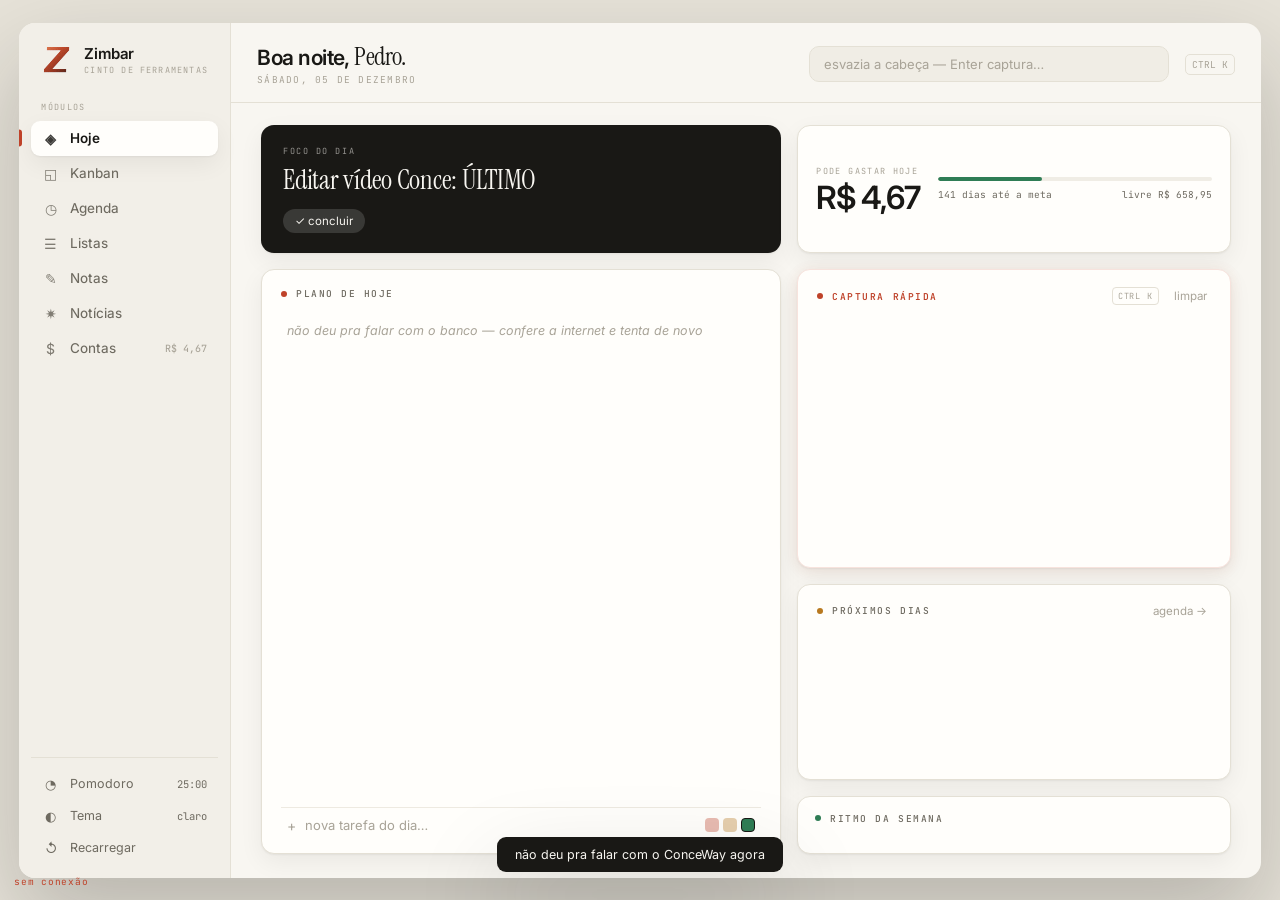
==== commit 95daf203: "ZimNotes vira modulo do Zimbar, com a mesma cara do celular A biblioteca em janelinha flutuante saiu" ====
--- a/ui/index.html
+++ b/ui/index.html
@@ -2,7 +2,8 @@
 <html lang="pt-BR"><head><meta charset="utf-8">
 <title>Zimbar</title>
 <link rel="icon" href="z.svg" type="image/svg+xml">
-<link href="https://fonts.googleapis.com/css2?family=Instrument+Serif:ital@0;1&family=Inter:wght@400;450;500;600;700&family=JetBrains+Mono:wght@400;500&display=swap" rel="stylesheet">
+<link href="https://fonts.googleapis.com/css2?family=Instrument+Serif:ital@0;1&family=Inter:wght@400;450;500;600;700&family=JetBrains+Mono:wght@400;500&family=Plus+Jakarta+Sans:wght@400;500;600;700;800&display=swap" rel="stylesheet">
+<link rel="stylesheet" href="notas.css">
 <style>
 :root{
   --bg:#e6e2d8; --shell:#f8f6f1; --rail:#f2efe8; --panel:#fffefb; --sunk:#f0ede5;
@@ -355,41 +356,8 @@
 .mbar i{display:block;height:100%;background:var(--acc);opacity:.75;border-radius:3px}
 .mit{display:flex;justify-content:space-between;font-size:11.5px;color:var(--faint);padding:3px 0 0}
 
-/* ══ NOTAS: janelas soltas (biblioteca + autoadesivas) ══ */
-.jan{position:fixed;border-radius:12px;box-shadow:0 24px 70px rgba(25,24,21,.32),0 2px 8px rgba(25,24,21,.14);
-  display:flex;flex-direction:column;overflow:hidden;z-index:60;min-width:210px;min-height:170px}
-[data-theme=dark] .jan{box-shadow:0 24px 70px rgba(0,0,0,.6),0 2px 8px rgba(0,0,0,.4)}
-.jan .barra{height:32px;display:flex;align-items:center;gap:7px;padding:0 8px 0 11px;cursor:grab;flex-shrink:0}
-.jan .barra:active{cursor:grabbing}
-.jan .barra .tt{flex:1;font-size:11.5px;font-weight:600;white-space:nowrap;overflow:hidden;text-overflow:ellipsis;opacity:.75}
-.jan .barra button{width:20px;height:20px;border:none;background:transparent;border-radius:5px;cursor:pointer;
-  font-size:11px;line-height:1;opacity:.5;font-family:inherit;color:inherit}
-.jan .barra button:hover{opacity:1;background:rgba(0,0,0,.09)}
-.jan .redim{position:absolute;right:0;bottom:0;width:16px;height:16px;cursor:nwse-resize}
-.jan .redim:after{content:"";position:absolute;right:4px;bottom:4px;width:7px;height:7px;
-  border-right:2px solid currentColor;border-bottom:2px solid currentColor;opacity:.3}
-/* biblioteca */
-.bib{background:var(--panel);border:1px solid var(--line);width:310px;height:420px}
-.bib .barra{background:var(--sunk);border-bottom:1px solid var(--line);color:var(--ink)}
-.bib .lista{flex:1;overflow:auto;padding:9px 11px}
-.bib .lista::-webkit-scrollbar{width:6px}
-.bib .lista::-webkit-scrollbar-thumb{background:var(--line);border-radius:3px}
-.nt{display:flex;gap:10px;padding:9px 10px;border-radius:8px;cursor:pointer;margin-bottom:6px;
-  border:1px solid var(--line);background:var(--panel);transition:.14s}
-.nt:hover{border-color:var(--acc)}
-.nt .fita{width:4px;border-radius:3px;flex-shrink:0}
-.nt .ni{flex:1;min-width:0}
-.nt .nt1{font-size:13px;font-weight:500;white-space:nowrap;overflow:hidden;text-overflow:ellipsis}
-.nt .nt2{font-size:11px;color:var(--faint);white-space:nowrap;overflow:hidden;text-overflow:ellipsis;margin-top:2px}
-/* autoadesiva */
-.sticky{width:250px;height:250px;color:#191815;border:none}
-.sticky .barra{background:rgba(0,0,0,.07)}
-.sticky .corpo{flex:1;border:none;background:transparent;font-family:inherit;font-size:13.5px;line-height:1.6;
-  color:inherit;outline:none;resize:none;padding:9px 13px 13px;min-height:0}
-.sticky .corpo::placeholder{color:rgba(25,24,21,.32)}
-.sticky .cores{display:flex;gap:4px;padding:0 11px 9px}
-.sticky .cores b{width:13px;height:13px;border-radius:4px;cursor:pointer;border:1.5px solid transparent}
-.sticky .cores b.on{border-color:rgba(0,0,0,.45)}
+/* As notas moram no módulo Notas, desenhado em notas.css — a janelinha
+   flutuante da biblioteca e as autoadesivas saíram daqui. */
 
 /* NOTÍCIAS */
 /* ══ NOTÍCIAS: seções em cima, grade de manchetes com imagem ══ */
@@ -561,12 +529,12 @@
     <button class="nv" data-v="kanban"><span class="gl">◱</span>Kanban<span class="ct" id="ct-kanban"></span></button>
     <button class="nv" data-v="agenda"><span class="gl">◷</span>Agenda<span class="ct" id="ct-agenda"></span></button>
     <button class="nv" data-v="listas"><span class="gl">☰</span>Listas<span class="ct" id="ct-listas"></span></button>
+    <button class="nv" data-v="notas"><span class="gl">✎</span>Notas<span class="ct" id="ct-notas"></span></button>
     <button class="nv" data-v="noticias"><span class="gl">✷</span>Notícias<span class="ct" id="ct-noticias"></span></button>
     <button class="nv" data-v="contas"><span class="gl">$</span>Contas<span class="ct">R$ 4,67</span></button>
     <div class="rsp"></div>
     <div class="railfoot">
       <button class="tool" id="pomo"><span class="gl">◔</span>Pomodoro<span class="val" id="pomoVal">25:00</span></button>
-      <button class="tool" id="toolNotas" onclick="abrirBiblioteca()"><span class="gl">✎</span>Notas<span class="val" id="ct-notas"></span></button>
       <button class="tool" id="themeBtn"><span class="gl">◐</span>Tema<span class="val" id="themeVal">claro</span></button>
       <button class="tool" id="toolRecarregar"><span class="gl">↺</span>Recarregar<span class="val" id="syncVal"></span></button>
     </div>
@@ -682,6 +650,11 @@
         </div>
       </section>
 
+      <!-- NOTAS (ZimNotes) — o mesmo módulo da janela solta, ver notas.js -->
+      <section class="view" id="v-notas">
+        <div id="znRaiz" style="height:100%"></div>
+      </section>
+
       <!-- NOTÍCIAS -->
       <section class="view" id="v-noticias">
         <div class="card flush">
@@ -727,5 +700,6 @@
 
 <script src="dados.js"></script>
 <script src="ponte.js"></script>
+<script src="notas.js"></script>
 <script src="app.js"></script>
 </body></html>
--- a/ui/notas.css
+++ b/ui/notas.css
@@ -0,0 +1,234 @@
+/* ═══════════════════════════════════════════════════════════════
+   ZIMNOTES — o mesmo desenho do aplicativo de celular, na largura do
+   computador. Este arquivo serve às duas telas ao mesmo tempo: a aba
+   Notas dentro do Zimbar e a janela solta do ZimNotes (notas.html).
+   São o mesmo código, então são iguais por construção — não por
+   alguém lembrar de copiar a mudança de um lado pro outro.
+
+   Tudo mora embaixo de .zn: as cores daqui são as do celular (papel
+   claro, sombra macia) e não podem vazar pro resto do Zimbar, que tem
+   a paleta dele.
+   ═══════════════════════════════════════════════════════════════ */
+.zn{
+  --zbg-1:#F3F4F8; --zbg-2:#E7EAF0;
+  --zcard:#FFFFFF; --zcard-2:#FAFBFC;
+  --zink:#14161B; --zink-2:#3A3F49; --zdim:#858C99; --zfaint:#A8AEB9;
+  --zline:rgba(20,22,27,.07); --zline-2:rgba(20,22,27,.12);
+  --zacc:#CB4F2F; --zacc-soft:rgba(203,79,47,.11);
+  --zsombra:0 10px 30px rgba(22,27,44,.07), 0 2px 6px rgba(22,27,44,.04);
+  --zsombra-alta:0 18px 44px rgba(22,27,44,.13), 0 4px 10px rgba(22,27,44,.06);
+  --zsombra-suave:0 4px 14px rgba(22,27,44,.05);
+  --zr:20px; --zr-sm:14px;
+  --nota-vazio:#FFF3C4; --nota-uva:#E6DAFF; --nota-vinho:#FFD5E9;
+  --nota-mel:#FFE4B5;   --nota-mata:#D2F2DF; --nota-noite:#D9E9FF;
+
+  font-family:'Plus Jakarta Sans','Inter',sans-serif;
+  color:var(--zink);
+  display:grid; grid-template-columns:minmax(0,300px) minmax(0,1fr); gap:16px;
+  height:100%; min-height:0;
+}
+[data-theme=dark] .zn{
+  --zbg-1:#111318; --zbg-2:#0B0D11;
+  --zcard:#191C22; --zcard-2:#15181D;
+  --zink:#ECEEF2; --zink-2:#C3C8D2; --zdim:#858C99; --zfaint:#5E6673;
+  --zline:rgba(255,255,255,.07); --zline-2:rgba(255,255,255,.13);
+  --zsombra:0 10px 30px rgba(0,0,0,.4), 0 2px 6px rgba(0,0,0,.3);
+  --zsombra-alta:0 18px 44px rgba(0,0,0,.55);
+  --zsombra-suave:0 4px 14px rgba(0,0,0,.3);
+  --nota-vazio:#4A431F; --nota-uva:#373050; --nota-vinho:#4C2C3D;
+  --nota-mel:#4C3B1E;   --nota-mata:#22412F; --nota-noite:#22354C;
+}
+.zn *{box-sizing:border-box}
+.zn button{font:inherit;color:inherit;background:none;border:none;cursor:pointer}
+.zn input,.zn textarea{font:inherit;color:inherit;background:none;border:none;outline:none}
+
+/* ══ COLUNA DA ESQUERDA ══ */
+.zn-lado{display:flex;flex-direction:column;min-height:0;gap:11px}
+.zn-topo{display:flex;align-items:center;gap:9px;flex-shrink:0}
+.zn-busca{flex:1;display:flex;align-items:center;gap:9px;background:var(--zcard);
+  border-radius:100px;padding:10px 15px;box-shadow:var(--zsombra-suave)}
+.zn-busca svg{flex-shrink:0;color:var(--zfaint)}
+.zn-busca input{flex:1;min-width:0;font-size:13px;font-weight:500}
+.zn-busca input::placeholder{color:var(--zfaint)}
+.zn-mais{width:38px;height:38px;border-radius:50%;flex-shrink:0;
+  background:var(--zink);color:var(--zbg-1);display:grid;place-items:center;
+  box-shadow:var(--zsombra-alta);transition:transform .13s}
+.zn-mais:hover{transform:scale(1.06)}
+.zn-mais:active{transform:scale(.92)}
+
+.zn-chips{display:flex;gap:6px;overflow-x:auto;flex-shrink:0;padding-bottom:2px;
+  scrollbar-width:none}
+.zn-chips::-webkit-scrollbar{display:none}
+.zn-chip{flex-shrink:0;padding:6px 13px;border-radius:100px;font-size:11.5px;font-weight:600;
+  color:var(--zink-2);background:var(--zcard);box-shadow:var(--zsombra-suave);
+  display:flex;align-items:center;gap:6px;white-space:nowrap;transition:.14s}
+.zn-chip.on{background:var(--zink);color:var(--zbg-1)}
+.zn-chip i{width:7px;height:7px;border-radius:50%;display:block;flex-shrink:0}
+.zn-chip .n{opacity:.5}
+
+.zn-lista{flex:1;min-height:0;overflow:auto;padding:2px 4px 4px 0;margin-right:-4px}
+.zn-lista::-webkit-scrollbar{width:6px}
+.zn-lista::-webkit-scrollbar-thumb{background:var(--zline-2);border-radius:3px}
+
+/* a cor da nota vive numa faixa no topo do cartão, e só nela */
+.zn-nota{display:block;width:100%;text-align:left;margin-bottom:10px;
+  background:var(--zcard);border-radius:var(--zr-sm);padding:13px 14px 11px;
+  border-top:4px solid var(--cn,var(--nota-vazio));box-shadow:var(--zsombra-suave);
+  position:relative;overflow:hidden;transition:transform .13s,box-shadow .13s}
+.zn-nota:hover{box-shadow:var(--zsombra)}
+.zn-nota.on{box-shadow:0 0 0 2px var(--zink),var(--zsombra)}
+.zn-nota h3{font-size:13.5px;font-weight:700;letter-spacing:-.015em;line-height:1.25;
+  padding-right:15px;white-space:nowrap;overflow:hidden;text-overflow:ellipsis}
+.zn-nota p{font-size:11.5px;line-height:1.45;opacity:.7;font-weight:500;margin-top:5px;
+  display:-webkit-box;-webkit-line-clamp:2;-webkit-box-orient:vertical;overflow:hidden}
+.zn-nota .capa{width:100%;aspect-ratio:16/9;object-fit:cover;border-radius:9px;
+  margin-top:7px;display:block;background:var(--zbg-2)}
+.zn-nota .previa{margin-top:7px;display:flex;flex-direction:column;gap:4px}
+.zn-nota .previa div{display:flex;align-items:center;gap:6px;font-size:11px;
+  font-weight:500;color:var(--zink-2);white-space:nowrap;overflow:hidden}
+.zn-nota .previa .cx{width:11px;height:11px;border-radius:3.5px;flex-shrink:0;
+  border:1.5px solid var(--zline-2)}
+.zn-nota .previa .cx.f{background:var(--zfaint);border-color:var(--zfaint)}
+.zn-nota .previa .feito{text-decoration:line-through;color:var(--zfaint)}
+.zn-nota .etq{display:flex;flex-wrap:wrap;gap:4px;margin-top:7px}
+.zn-nota .etq span{font-size:9.5px;font-weight:700;padding:2px 7px;border-radius:100px;
+  background:var(--zbg-2);color:var(--zdim)}
+.zn-nota .quando{font-size:10px;opacity:.5;font-weight:600;margin-top:8px}
+.zn-nota .alfinete{position:absolute;top:11px;right:11px;opacity:.5}
+.zn-vazio{color:var(--zfaint);font-size:12.5px;text-align:center;line-height:1.6;
+  padding:38px 18px;font-weight:500}
+.zn-vazio b{display:block;color:var(--zink);font-size:13.5px;margin-bottom:5px;font-weight:700}
+
+/* ══ EDITOR ══ */
+.zn-editor{background:var(--zcard);border-radius:var(--zr);box-shadow:var(--zsombra);
+  display:flex;flex-direction:column;min-height:0;overflow:hidden;position:relative}
+.zn-editor:before{content:"";position:absolute;top:0;left:0;right:0;height:5px;
+  background:var(--cn,var(--nota-vazio));z-index:2}
+.zn-cabeca{display:flex;align-items:center;gap:7px;padding:17px 20px 0;flex-shrink:0}
+.zn-cabeca .sp{flex:1}
+.zn-redondo{width:34px;height:34px;border-radius:50%;flex-shrink:0;color:var(--zink-2);
+  display:grid;place-items:center;transition:background .15s,color .15s}
+.zn-redondo:hover{background:var(--zbg-2)}
+.zn-redondo.ativa{color:var(--zacc)}
+
+.zn-corpo{flex:1;min-height:0;overflow:auto;padding:4px 24px 18px}
+.zn-corpo::-webkit-scrollbar{width:7px}
+.zn-corpo::-webkit-scrollbar-thumb{background:var(--zline-2);border-radius:4px}
+.zn-titulo{width:100%;font-size:26px;font-weight:800;letter-spacing:-.035em;line-height:1.16;
+  resize:none;overflow:hidden;margin-bottom:9px}
+.zn-titulo::placeholder{color:var(--zfaint)}
+.zn-meta{display:flex;align-items:center;gap:9px;font-size:11px;color:var(--zdim);
+  font-weight:600;padding-bottom:13px;margin-bottom:14px;border-bottom:1px solid var(--zline)}
+
+/* Duas áreas de escrita, uma de cada lado da lista: dá pra explicar antes
+   e comentar depois sem a lista ter de descer pro pé da nota. Campo rico
+   porque negrito e sublinhado não existem dentro de um textarea. */
+.zn-texto{width:100%;font-size:14px;line-height:1.68;font-weight:500;color:var(--zink-2);
+  outline:none;min-height:1.68em;word-break:break-word}
+.zn-texto:empty:before{content:attr(data-vazio);color:var(--zfaint);pointer-events:none}
+.zn-texto b,.zn-texto strong{font-weight:800;color:var(--zink)}
+.zn-texto u{text-underline-offset:3px;text-decoration-thickness:1.5px}
+.zn-rodape{margin-top:16px}
+
+/* fotos */
+.zn-fotos{display:grid;grid-template-columns:1fr 1fr 1fr;gap:9px;margin-top:15px}
+.zn-foto{position:relative;border-radius:var(--zr-sm);overflow:hidden;aspect-ratio:4/3;
+  background:var(--zcard-2);box-shadow:var(--zsombra-suave)}
+.zn-foto img{width:100%;height:100%;object-fit:cover;display:block;cursor:zoom-in}
+.zn-foto .tira{position:absolute;top:6px;right:6px;width:24px;height:24px;border-radius:50%;
+  background:rgba(12,14,20,.55);color:#fff;display:grid;place-items:center;opacity:0;
+  transition:opacity .14s}
+.zn-foto:hover .tira{opacity:1}
+.zn-foto.subindo{display:grid;place-items:center;color:var(--zfaint);font-size:11px;font-weight:700}
+
+/* checklist — mesmo cartão branco com contorno do celular */
+.zn-itens{margin-top:17px;background:var(--zcard);border:1px solid var(--zline-2);
+  border-radius:var(--zr-sm);padding:5px 3px;overflow:hidden}
+.zn-item{display:flex;align-items:flex-start;gap:10px;padding:8px 11px;background:var(--zcard);
+  position:relative;transition:transform .16s cubic-bezier(.2,.7,.3,1)}
+.zn-item.arrastando{transition:none;z-index:3;box-shadow:var(--zsombra-alta);border-radius:10px}
+.zn-pega{color:var(--zfaint);opacity:.45;flex-shrink:0;margin-top:3px;cursor:grab;touch-action:none}
+.zn-pega:hover{opacity:1}
+.zn-item .cx{width:18px;height:18px;border-radius:6px;flex-shrink:0;margin-top:1px;
+  border:2px solid var(--zline-2);display:grid;place-items:center;color:transparent;
+  transition:background .15s,border-color .15s,color .15s}
+.zn-item .cx.f{background:var(--zacc);border-color:var(--zacc);color:#fff}
+.zn-item input{flex:1;min-width:0;font-size:13px;font-weight:500;padding:1px 0}
+.zn-item.feito input{text-decoration:line-through;color:var(--zfaint)}
+.zn-item .lixo{opacity:0;color:var(--zfaint);flex-shrink:0}
+.zn-item:hover .lixo,.zn-item:focus-within .lixo{opacity:1}
+.zn-item .lixo:hover{color:var(--zacc)}
+.zn-add{display:flex;align-items:center;gap:10px;padding:9px 11px;color:var(--zfaint);
+  font-size:12.5px;font-weight:600;width:100%;text-align:left}
+.zn-add:hover{color:var(--zink-2)}
+
+/* ══ RODAPÉ DO EDITOR ══ */
+.zn-pe{flex-shrink:0;padding:0 20px 16px}
+.zn-marcas{display:flex;flex-wrap:wrap;gap:6px;margin-bottom:9px}
+.zn-marca{font-size:11.5px;font-weight:700;padding:5px 11px;border-radius:100px;
+  background:var(--zbg-2);color:var(--zink-2);display:flex;align-items:center;gap:6px}
+.zn-marca .x{opacity:.4;font-weight:600}
+.zn-marca .x:hover{opacity:1;color:var(--zacc)}
+
+.zn-paleta{display:none;align-items:center;gap:7px;background:var(--zbg-2);border-radius:100px;
+  padding:8px 14px;margin-bottom:9px;width:max-content}
+.zn-paleta.on{display:flex}
+.zn-tinta{width:24px;height:24px;border-radius:50%;flex-shrink:0;border:2.5px solid transparent;
+  box-shadow:inset 0 0 0 1px rgba(0,0,0,.05);transition:transform .13s,border-color .15s}
+.zn-tinta:hover{transform:scale(1.1)}
+.zn-tinta.on{border-color:var(--zink);transform:scale(1.1)}
+
+.zn-ferramentas{display:flex;align-items:center;gap:3px;background:var(--zbg-2);
+  border-radius:100px;padding:6px 9px}
+.zn-ferramentas .sp{flex:1}
+.zn-ferramentas button{width:34px;height:34px;border-radius:50%;display:grid;place-items:center;
+  color:var(--zink-2);transition:background .15s,color .15s}
+.zn-ferramentas button:hover{background:var(--zcard)}
+.zn-ferramentas button.on{background:var(--zacc-soft);color:var(--zacc)}
+.zn-ferramentas .risco{width:1px;height:18px;background:var(--zline-2);margin:0 5px}
+
+/* nada selecionado */
+.zn-nada{display:flex;flex-direction:column;align-items:center;justify-content:center;
+  gap:9px;height:100%;color:var(--zfaint);font-size:13px;font-weight:500;text-align:center;
+  padding:30px}
+.zn-nada b{font-size:15px;font-weight:700;color:var(--zdim)}
+
+/* gaveta (coleção, etiqueta) — cai no meio da tela, como um diálogo */
+.zn-veu{position:fixed;inset:0;background:rgba(12,14,20,.42);z-index:300;
+  display:flex;align-items:center;justify-content:center}
+.zn-gaveta{background:var(--zcard);border-radius:var(--zr);padding:20px 22px 22px;
+  width:340px;max-width:92vw;max-height:80vh;overflow:auto;box-shadow:var(--zsombra-alta);
+  font-family:'Plus Jakarta Sans','Inter',sans-serif;color:var(--zink)}
+.zn-gaveta h2{font-size:16px;font-weight:800;letter-spacing:-.03em;margin-bottom:3px}
+.zn-gaveta .dica{font-size:12px;color:var(--zdim);font-weight:500;margin-bottom:14px}
+.zn-gaveta .campo{width:100%;background:var(--zcard-2);border:1.5px solid var(--zline-2);
+  border-radius:var(--zr-sm);padding:11px 13px;font-size:13.5px;font-weight:500;margin-bottom:10px}
+.zn-gaveta .campo:focus{border-color:var(--zacc)}
+.zn-opcao{display:flex;align-items:center;gap:11px;padding:10px 5px;width:100%;text-align:left;
+  border-bottom:1px solid var(--zline);font-size:13.5px;font-weight:600}
+.zn-opcao:last-of-type{border-bottom:none}
+.zn-opcao:hover{color:var(--zacc)}
+.zn-opcao .tile{width:27px;height:27px;border-radius:8px;flex-shrink:0;display:grid;
+  place-items:center;color:#22262E}
+.zn-opcao .ok{margin-left:auto;color:var(--zacc)}
+.zn-botao{width:100%;background:var(--zink);color:var(--zbg-1);border-radius:100px;padding:12px;
+  font-size:13.5px;font-weight:700;margin-top:6px}
+.zn-botao.fantasma{background:none;color:var(--zacc)}
+
+/* ══ JANELA SOLTA (notas.html) ══
+   Fora do Zimbar a página inteira é o ZimNotes: mesma coluna dupla, só
+   que ocupando a janela. */
+html.zn-solo,html.zn-solo body{height:100%;margin:0;background:linear-gradient(170deg,#F3F4F8,#E7EAF0)}
+html.zn-solo[data-theme=dark],html.zn-solo[data-theme=dark] body{
+  background:linear-gradient(170deg,#111318,#0B0D11)}
+html.zn-solo body{display:flex;flex-direction:column;
+  font-family:'Plus Jakarta Sans',sans-serif;-webkit-font-smoothing:antialiased}
+.zn-barra-janela{height:38px;flex-shrink:0;display:flex;align-items:center;gap:8px;
+  padding:0 8px 0 16px;-webkit-user-select:none;user-select:none;cursor:default}
+.zn-barra-janela .marca{flex:1;font-size:12px;font-weight:700;letter-spacing:-.01em;
+  color:#858C99;display:flex;align-items:center;gap:8px}
+.zn-barra-janela button{width:28px;height:24px;border-radius:6px;color:#858C99;font-size:12px;
+  display:grid;place-items:center;transition:.13s;border:none;background:none;cursor:pointer}
+.zn-barra-janela button:hover{background:rgba(20,22,27,.07);color:#14161B}
+.zn-barra-janela button.x:hover{background:#CB4F2F;color:#fff}
+html.zn-solo .zn{flex:1;min-height:0;padding:0 16px 16px}
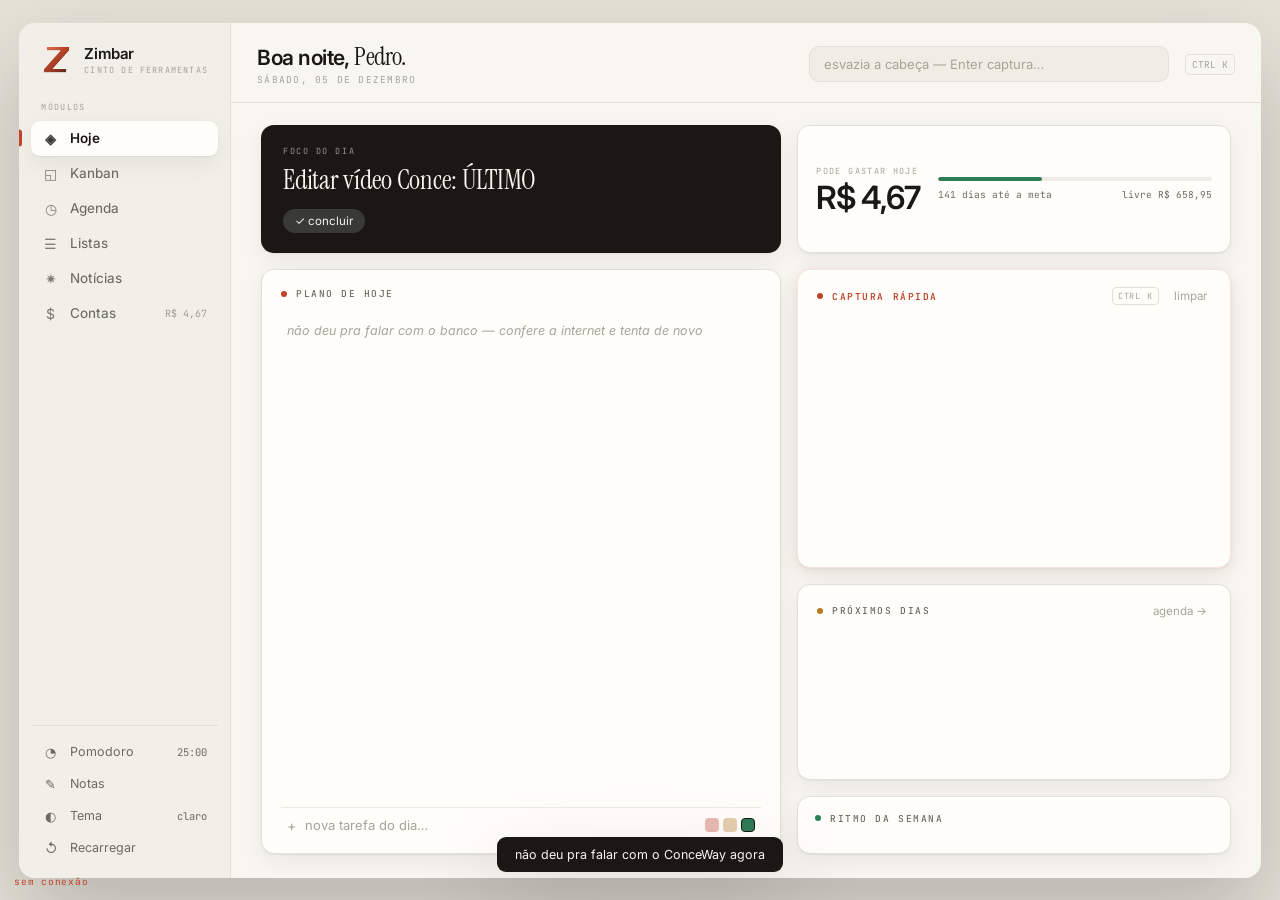
==== commit 545d471e: "Revert "ZimNotes vira modulo do Zimbar, com a mesma cara do celular" This reverts commit 95daf2031d2" ====
--- a/ui/index.html
+++ b/ui/index.html
@@ -2,8 +2,7 @@
 <html lang="pt-BR"><head><meta charset="utf-8">
 <title>Zimbar</title>
 <link rel="icon" href="z.svg" type="image/svg+xml">
-<link href="https://fonts.googleapis.com/css2?family=Instrument+Serif:ital@0;1&family=Inter:wght@400;450;500;600;700&family=JetBrains+Mono:wght@400;500&family=Plus+Jakarta+Sans:wght@400;500;600;700;800&display=swap" rel="stylesheet">
-<link rel="stylesheet" href="notas.css">
+<link href="https://fonts.googleapis.com/css2?family=Instrument+Serif:ital@0;1&family=Inter:wght@400;450;500;600;700&family=JetBrains+Mono:wght@400;500&display=swap" rel="stylesheet">
 <style>
 :root{
   --bg:#e6e2d8; --shell:#f8f6f1; --rail:#f2efe8; --panel:#fffefb; --sunk:#f0ede5;
@@ -356,8 +355,41 @@
 .mbar i{display:block;height:100%;background:var(--acc);opacity:.75;border-radius:3px}
 .mit{display:flex;justify-content:space-between;font-size:11.5px;color:var(--faint);padding:3px 0 0}
 
-/* As notas moram no módulo Notas, desenhado em notas.css — a janelinha
-   flutuante da biblioteca e as autoadesivas saíram daqui. */
+/* ══ NOTAS: janelas soltas (biblioteca + autoadesivas) ══ */
+.jan{position:fixed;border-radius:12px;box-shadow:0 24px 70px rgba(25,24,21,.32),0 2px 8px rgba(25,24,21,.14);
+  display:flex;flex-direction:column;overflow:hidden;z-index:60;min-width:210px;min-height:170px}
+[data-theme=dark] .jan{box-shadow:0 24px 70px rgba(0,0,0,.6),0 2px 8px rgba(0,0,0,.4)}
+.jan .barra{height:32px;display:flex;align-items:center;gap:7px;padding:0 8px 0 11px;cursor:grab;flex-shrink:0}
+.jan .barra:active{cursor:grabbing}
+.jan .barra .tt{flex:1;font-size:11.5px;font-weight:600;white-space:nowrap;overflow:hidden;text-overflow:ellipsis;opacity:.75}
+.jan .barra button{width:20px;height:20px;border:none;background:transparent;border-radius:5px;cursor:pointer;
+  font-size:11px;line-height:1;opacity:.5;font-family:inherit;color:inherit}
+.jan .barra button:hover{opacity:1;background:rgba(0,0,0,.09)}
+.jan .redim{position:absolute;right:0;bottom:0;width:16px;height:16px;cursor:nwse-resize}
+.jan .redim:after{content:"";position:absolute;right:4px;bottom:4px;width:7px;height:7px;
+  border-right:2px solid currentColor;border-bottom:2px solid currentColor;opacity:.3}
+/* biblioteca */
+.bib{background:var(--panel);border:1px solid var(--line);width:310px;height:420px}
+.bib .barra{background:var(--sunk);border-bottom:1px solid var(--line);color:var(--ink)}
+.bib .lista{flex:1;overflow:auto;padding:9px 11px}
+.bib .lista::-webkit-scrollbar{width:6px}
+.bib .lista::-webkit-scrollbar-thumb{background:var(--line);border-radius:3px}
+.nt{display:flex;gap:10px;padding:9px 10px;border-radius:8px;cursor:pointer;margin-bottom:6px;
+  border:1px solid var(--line);background:var(--panel);transition:.14s}
+.nt:hover{border-color:var(--acc)}
+.nt .fita{width:4px;border-radius:3px;flex-shrink:0}
+.nt .ni{flex:1;min-width:0}
+.nt .nt1{font-size:13px;font-weight:500;white-space:nowrap;overflow:hidden;text-overflow:ellipsis}
+.nt .nt2{font-size:11px;color:var(--faint);white-space:nowrap;overflow:hidden;text-overflow:ellipsis;margin-top:2px}
+/* autoadesiva */
+.sticky{width:250px;height:250px;color:#191815;border:none}
+.sticky .barra{background:rgba(0,0,0,.07)}
+.sticky .corpo{flex:1;border:none;background:transparent;font-family:inherit;font-size:13.5px;line-height:1.6;
+  color:inherit;outline:none;resize:none;padding:9px 13px 13px;min-height:0}
+.sticky .corpo::placeholder{color:rgba(25,24,21,.32)}
+.sticky .cores{display:flex;gap:4px;padding:0 11px 9px}
+.sticky .cores b{width:13px;height:13px;border-radius:4px;cursor:pointer;border:1.5px solid transparent}
+.sticky .cores b.on{border-color:rgba(0,0,0,.45)}
 
 /* NOTÍCIAS */
 /* ══ NOTÍCIAS: seções em cima, grade de manchetes com imagem ══ */
@@ -529,12 +561,12 @@
     <button class="nv" data-v="kanban"><span class="gl">◱</span>Kanban<span class="ct" id="ct-kanban"></span></button>
     <button class="nv" data-v="agenda"><span class="gl">◷</span>Agenda<span class="ct" id="ct-agenda"></span></button>
     <button class="nv" data-v="listas"><span class="gl">☰</span>Listas<span class="ct" id="ct-listas"></span></button>
-    <button class="nv" data-v="notas"><span class="gl">✎</span>Notas<span class="ct" id="ct-notas"></span></button>
     <button class="nv" data-v="noticias"><span class="gl">✷</span>Notícias<span class="ct" id="ct-noticias"></span></button>
     <button class="nv" data-v="contas"><span class="gl">$</span>Contas<span class="ct">R$ 4,67</span></button>
     <div class="rsp"></div>
     <div class="railfoot">
       <button class="tool" id="pomo"><span class="gl">◔</span>Pomodoro<span class="val" id="pomoVal">25:00</span></button>
+      <button class="tool" id="toolNotas" onclick="abrirBiblioteca()"><span class="gl">✎</span>Notas<span class="val" id="ct-notas"></span></button>
       <button class="tool" id="themeBtn"><span class="gl">◐</span>Tema<span class="val" id="themeVal">claro</span></button>
       <button class="tool" id="toolRecarregar"><span class="gl">↺</span>Recarregar<span class="val" id="syncVal"></span></button>
     </div>
@@ -650,11 +682,6 @@
         </div>
       </section>
 
-      <!-- NOTAS (ZimNotes) — o mesmo módulo da janela solta, ver notas.js -->
-      <section class="view" id="v-notas">
-        <div id="znRaiz" style="height:100%"></div>
-      </section>
-
       <!-- NOTÍCIAS -->
       <section class="view" id="v-noticias">
         <div class="card flush">
@@ -700,6 +727,5 @@
 
 <script src="dados.js"></script>
 <script src="ponte.js"></script>
-<script src="notas.js"></script>
 <script src="app.js"></script>
 </body></html>
